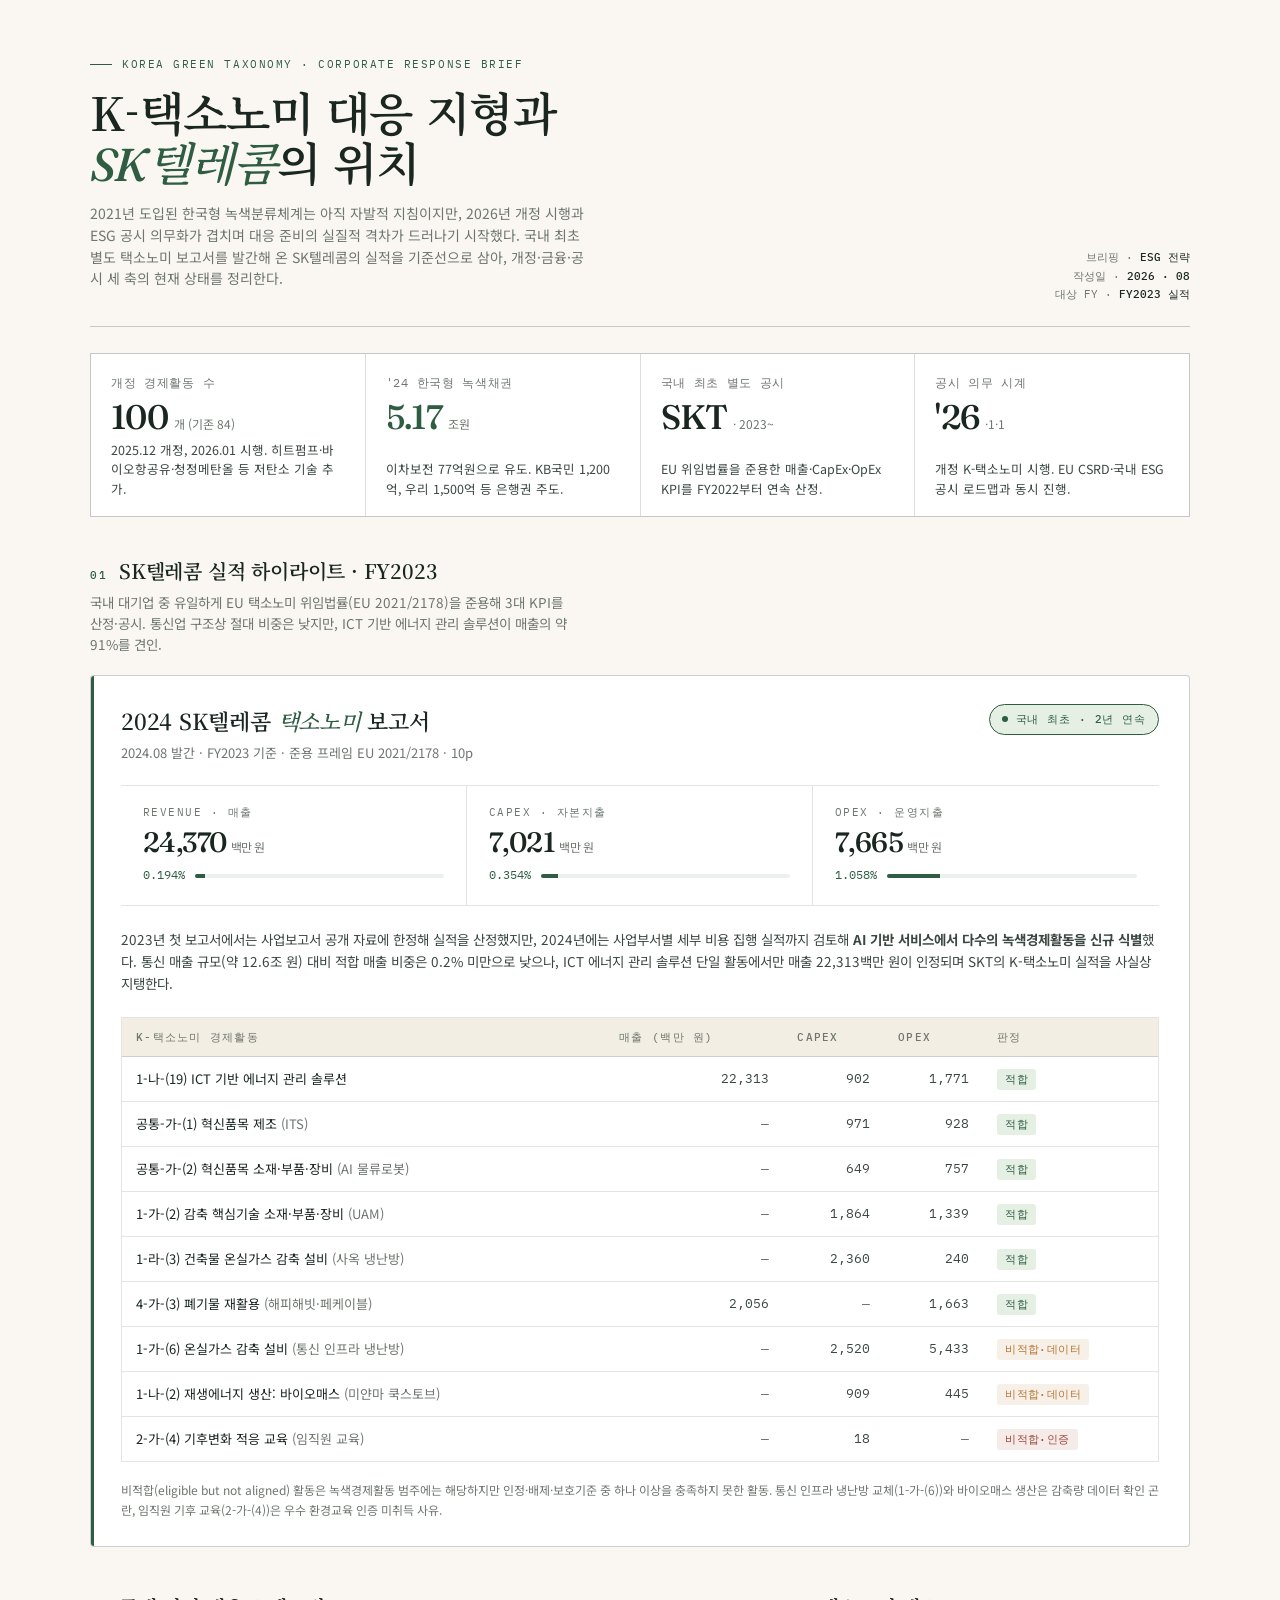
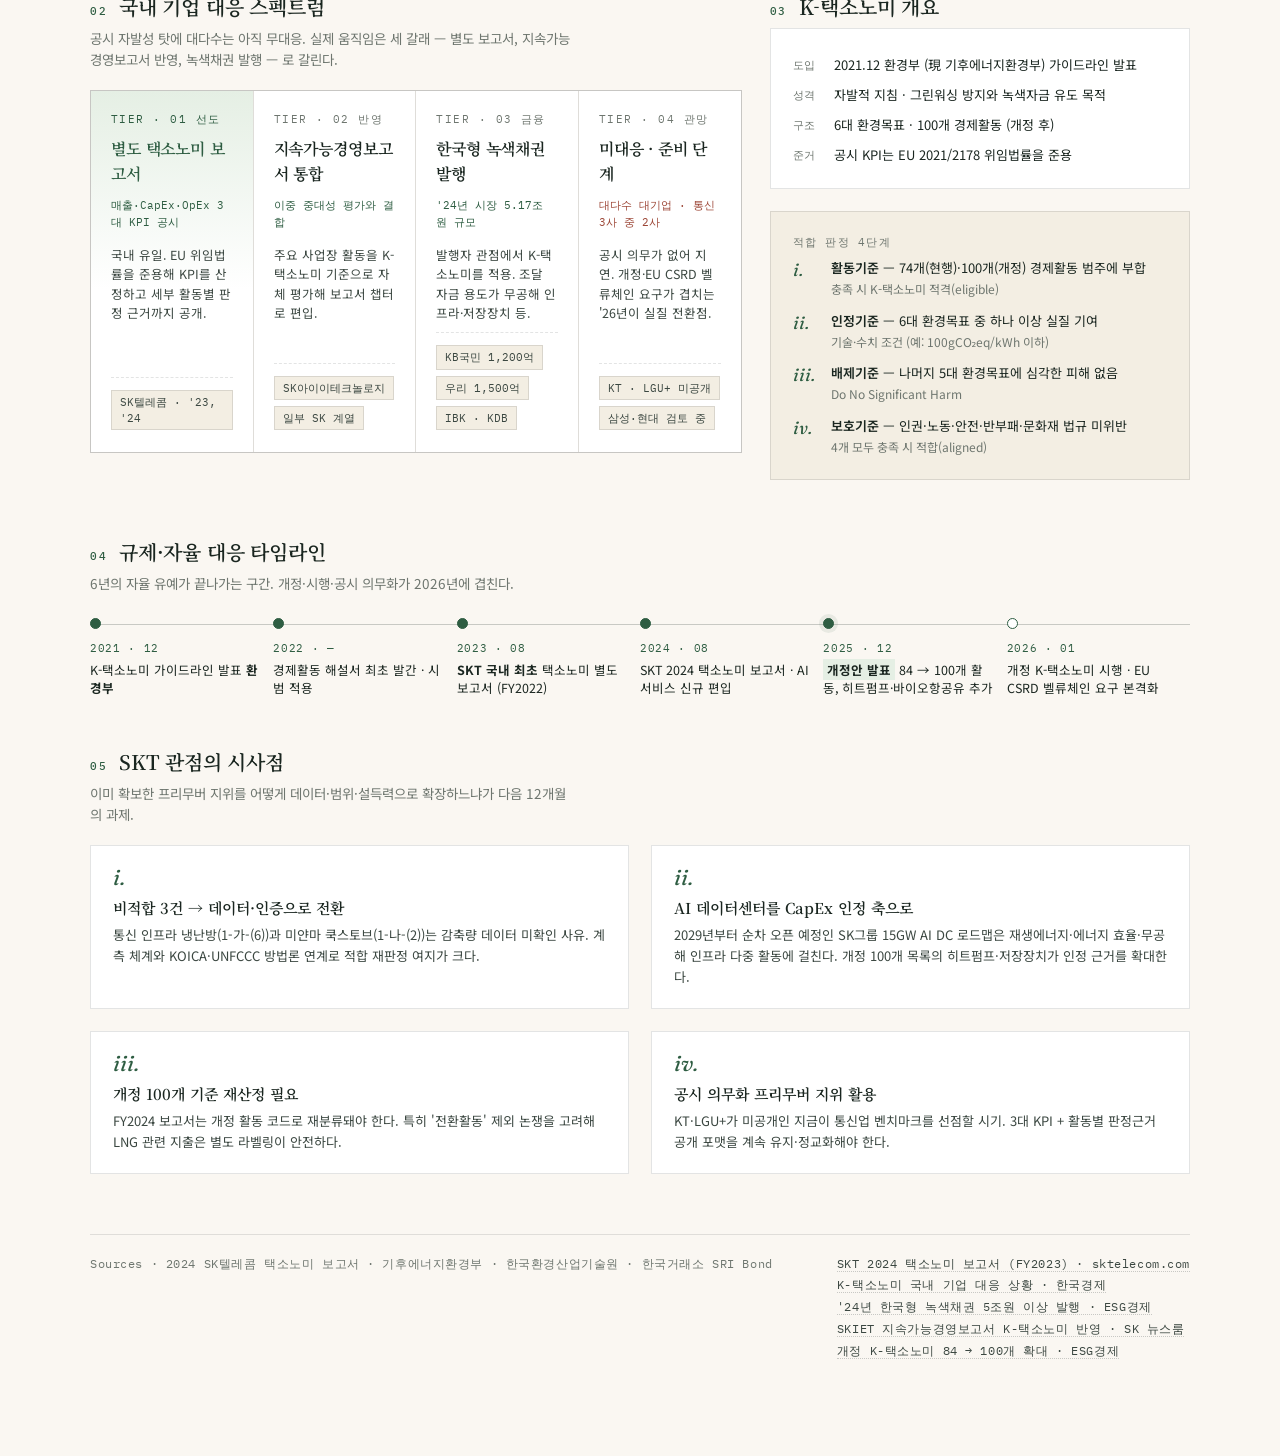
==== k-taxonomy.html @ 75a977ea "add: 두 편의 한 장짜리 대시보드 + Vercel 배포 설정 - index.html: 두 대시보드로 진입하는 랜딩 - k-taxonomy.html: K-택소노미 대응 지형과 S" ====
<!DOCTYPE html><html lang="ko"><head><meta charset="utf-8"><meta name="viewport" content="width=device-width,initial-scale=1"><title>K-택소노미 대응 현황</title>
<link rel="preconnect" href="https://fonts.googleapis.com">
<link rel="preconnect" href="https://fonts.gstatic.com" crossorigin>
<link rel="stylesheet" href="https://fonts.googleapis.com/css2?family=Fraunces:opsz,wght@9..144,400;9..144,500;9..144,600&family=IBM+Plex+Mono:wght@400;500&family=Noto+Sans+KR:wght@400;500;700&family=Noto+Serif+KR:wght@500;600;700&display=swap">
<style>
  :root {
    --ground: #FAF7F2;
    --panel: #FFFFFF;
    --panel-warm: #F3EEE3;
    --ink: #1A2620;
    --ink-2: #3B4741;
    --muted: #6E766F;
    --line: rgba(26, 38, 32, 0.12);
    --line-strong: rgba(26, 38, 32, 0.22);
    --accent: #2E5D42;
    --accent-2: #4E7F5C;
    --accent-soft: rgba(46, 93, 66, 0.09);
    --accent-tint: #E5EFE4;
    --amber: #B47630;
    --amber-soft: rgba(180, 118, 48, 0.11);
    --rust: #9C4636;
    --rust-soft: rgba(156, 70, 54, 0.10);
    --serif-kr: "Noto Serif KR", "Fraunces", ui-serif, Georgia, serif;
    --serif-en: "Fraunces", "Noto Serif KR", ui-serif, Georgia, serif;
    --sans: "Noto Sans KR", "Inter", system-ui, -apple-system, sans-serif;
    --mono: "IBM Plex Mono", "SF Mono", ui-monospace, monospace;
  }
  @media (prefers-color-scheme: dark) {
    :root:not([data-theme="light"]) {
      --ground: #131715;
      --panel: #1B211D;
      --panel-warm: #232925;
      --ink: #ECE9E0;
      --ink-2: #C4C6BE;
      --muted: #8B9188;
      --line: rgba(236, 233, 224, 0.13);
      --line-strong: rgba(236, 233, 224, 0.24);
      --accent: #7CB08C;
      --accent-2: #A5CBAF;
      --accent-soft: rgba(124, 176, 140, 0.13);
      --accent-tint: #22322A;
      --amber: #D69B58;
      --amber-soft: rgba(214, 155, 88, 0.14);
      --rust: #C87866;
      --rust-soft: rgba(200, 120, 102, 0.14);
    }
  }
  :root[data-theme="dark"] {
    --ground: #131715;
    --panel: #1B211D;
    --panel-warm: #232925;
    --ink: #ECE9E0;
    --ink-2: #C4C6BE;
    --muted: #8B9188;
    --line: rgba(236, 233, 224, 0.13);
    --line-strong: rgba(236, 233, 224, 0.24);
    --accent: #7CB08C;
    --accent-2: #A5CBAF;
    --accent-soft: rgba(124, 176, 140, 0.13);
    --accent-tint: #22322A;
    --amber: #D69B58;
    --amber-soft: rgba(214, 155, 88, 0.14);
    --rust: #C87866;
    --rust-soft: rgba(200, 120, 102, 0.14);
  }

  * { box-sizing: border-box; }
  body {
    margin: 0;
    background: var(--ground);
    color: var(--ink);
    font-family: var(--sans);
    font-size: 14.5px;
    line-height: 1.55;
    -webkit-font-smoothing: antialiased;
    font-variant-numeric: tabular-nums;
  }

  .page {
    max-width: 1180px;
    margin: 0 auto;
    padding: 48px 40px 96px;
  }

  /* -------- Masthead -------- */
  .masthead {
    display: grid;
    grid-template-columns: 1fr auto;
    align-items: end;
    gap: 24px;
    padding-bottom: 22px;
    border-bottom: 1px solid var(--line-strong);
  }
  .eyebrow {
    font-family: var(--mono);
    font-size: 11px;
    letter-spacing: 0.14em;
    text-transform: uppercase;
    color: var(--accent);
    display: inline-flex;
    align-items: center;
    gap: 10px;
    margin-bottom: 14px;
  }
  .eyebrow::before {
    content: "";
    width: 22px;
    height: 1px;
    background: var(--accent);
  }
  h1 {
    font-family: var(--serif-kr);
    font-weight: 600;
    font-size: clamp(34px, 4.4vw, 46px);
    line-height: 1.08;
    letter-spacing: -0.015em;
    margin: 0 0 10px;
    text-wrap: balance;
  }
  h1 em {
    font-family: var(--serif-en);
    font-style: italic;
    font-weight: 500;
    color: var(--accent);
  }
  .sub {
    color: var(--muted);
    max-width: 62ch;
    font-size: 14px;
  }
  .stamp {
    font-family: var(--mono);
    font-size: 11px;
    color: var(--muted);
    text-align: right;
    line-height: 1.7;
    white-space: nowrap;
  }
  .stamp b { color: var(--ink); font-weight: 500; }

  /* -------- Summary strip -------- */
  .strip {
    margin: 26px 0 38px;
    display: grid;
    grid-template-columns: repeat(4, 1fr);
    gap: 1px;
    background: var(--line);
    border: 1px solid var(--line);
  }
  .kpi {
    background: var(--panel);
    padding: 20px 20px 18px;
    display: flex;
    flex-direction: column;
    gap: 6px;
    min-height: 118px;
  }
  .kpi .lbl {
    font-size: 11.5px;
    letter-spacing: 0.06em;
    color: var(--muted);
    text-transform: uppercase;
    font-family: var(--mono);
  }
  .kpi .val {
    font-family: var(--serif-en);
    font-weight: 500;
    font-size: 34px;
    line-height: 1;
    letter-spacing: -0.02em;
    color: var(--ink);
    margin-top: 2px;
  }
  .kpi .val small {
    font-family: var(--sans);
    font-size: 12px;
    color: var(--muted);
    font-weight: 400;
    margin-left: 6px;
    letter-spacing: 0;
  }
  .kpi .note {
    font-size: 12.5px;
    color: var(--ink-2);
    margin-top: auto;
  }
  .kpi.accent .val { color: var(--accent); }

  /* -------- Grid -------- */
  .grid {
    display: grid;
    grid-template-columns: 1.55fr 1fr;
    gap: 28px;
    margin-bottom: 34px;
  }
  section h2 {
    font-family: var(--serif-kr);
    font-weight: 600;
    font-size: 20px;
    letter-spacing: -0.01em;
    margin: 0 0 6px;
    display: flex;
    align-items: baseline;
    gap: 12px;
  }
  section h2 .num {
    font-family: var(--mono);
    font-size: 11px;
    letter-spacing: 0.14em;
    color: var(--accent);
    font-weight: 500;
  }
  section h2 + .lede {
    color: var(--muted);
    margin: 0 0 20px;
    font-size: 13.5px;
    max-width: 60ch;
  }

  /* -------- Featured SKT card -------- */
  .featured {
    background: var(--panel);
    border: 1px solid var(--line-strong);
    border-radius: 4px;
    padding: 28px 30px 26px;
    position: relative;
    overflow: hidden;
  }
  .featured::before {
    content: "";
    position: absolute;
    top: 0; left: 0; bottom: 0;
    width: 3px;
    background: var(--accent);
  }
  .featured-head {
    display: flex;
    justify-content: space-between;
    align-items: flex-start;
    gap: 20px;
    margin-bottom: 22px;
  }
  .featured-title {
    font-family: var(--serif-kr);
    font-size: 22px;
    font-weight: 600;
    margin: 0 0 4px;
    letter-spacing: -0.01em;
  }
  .featured-title em {
    font-family: var(--serif-en);
    font-style: italic;
    color: var(--accent);
    font-weight: 500;
  }
  .featured-sub { font-size: 13px; color: var(--muted); }

  .status-pill {
    display: inline-flex;
    align-items: center;
    gap: 8px;
    padding: 6px 12px;
    background: var(--accent-tint);
    color: var(--accent);
    border: 1px solid var(--accent);
    border-radius: 999px;
    font-size: 11px;
    font-weight: 500;
    font-family: var(--mono);
    letter-spacing: 0.08em;
    text-transform: uppercase;
    white-space: nowrap;
  }
  .status-pill .dot {
    width: 6px; height: 6px; border-radius: 50%;
    background: var(--accent);
  }

  .kpi-row {
    display: grid;
    grid-template-columns: repeat(3, 1fr);
    gap: 0;
    border-top: 1px solid var(--line);
    border-bottom: 1px solid var(--line);
  }
  .kpi-cell {
    padding: 18px 22px 20px;
    border-right: 1px solid var(--line);
  }
  .kpi-cell:last-child { border-right: 0; }
  .kpi-cell .k-label {
    font-family: var(--mono);
    font-size: 10.5px;
    letter-spacing: 0.14em;
    text-transform: uppercase;
    color: var(--muted);
    margin-bottom: 8px;
  }
  .kpi-cell .k-amount {
    font-family: var(--serif-en);
    font-weight: 500;
    font-size: 28px;
    letter-spacing: -0.02em;
    line-height: 1;
    color: var(--ink);
  }
  .kpi-cell .k-amount .unit {
    font-family: var(--sans);
    font-size: 12px;
    color: var(--muted);
    font-weight: 400;
    margin-left: 4px;
  }
  .kpi-cell .k-ratio {
    display: flex;
    align-items: center;
    gap: 10px;
    margin-top: 10px;
    font-family: var(--mono);
    font-size: 12px;
    color: var(--accent);
  }
  .bar {
    flex: 1;
    height: 4px;
    background: var(--accent-soft);
    border-radius: 2px;
    position: relative;
    overflow: hidden;
  }
  .bar > i {
    position: absolute;
    inset: 0 auto 0 0;
    background: var(--accent);
    display: block;
  }

  .featured-body {
    margin-top: 22px;
    display: grid;
    grid-template-columns: 1fr;
    gap: 18px;
  }
  .featured-body p {
    margin: 0;
    color: var(--ink-2);
    font-size: 13.5px;
    line-height: 1.65;
  }

  /* -------- Activity breakdown table -------- */
  .table-wrap {
    overflow-x: auto;
    margin-top: 4px;
    border: 1px solid var(--line);
  }
  table.act {
    width: 100%;
    border-collapse: collapse;
    font-size: 13px;
    background: var(--panel);
  }
  table.act th, table.act td {
    padding: 11px 14px;
    text-align: left;
    border-bottom: 1px solid var(--line);
  }
  table.act thead th {
    font-family: var(--mono);
    font-size: 10.5px;
    letter-spacing: 0.12em;
    text-transform: uppercase;
    color: var(--muted);
    font-weight: 500;
    background: var(--panel-warm);
    border-bottom: 1px solid var(--line-strong);
  }
  table.act tbody tr:last-child td { border-bottom: 0; }
  table.act td.num {
    font-family: var(--mono);
    text-align: right;
    color: var(--ink-2);
  }
  table.act td.num.zero { color: var(--muted); }
  table.act .tag {
    display: inline-block;
    padding: 2px 8px;
    border-radius: 3px;
    font-size: 11px;
    font-family: var(--mono);
    letter-spacing: 0.04em;
    font-weight: 500;
  }
  .tag.fit  { background: var(--accent-tint); color: var(--accent); }
  .tag.warn { background: var(--amber-soft); color: var(--amber); }
  .tag.gap  { background: var(--rust-soft);  color: var(--rust); }

  /* -------- Right column: overview -------- */
  .aside .box {
    background: var(--panel);
    border: 1px solid var(--line);
    padding: 22px 22px;
    margin-bottom: 22px;
  }
  .aside .box.dark {
    background: var(--panel-warm);
  }
  .def-list {
    display: grid;
    grid-template-columns: max-content 1fr;
    gap: 10px 18px;
    font-size: 13px;
    margin: 4px 0 0;
  }
  .def-list dt {
    font-family: var(--mono);
    font-size: 11px;
    letter-spacing: 0.08em;
    color: var(--muted);
    text-transform: uppercase;
    padding-top: 2px;
  }
  .def-list dd {
    margin: 0;
    color: var(--ink);
  }
  .criteria {
    list-style: none;
    padding: 0;
    margin: 6px 0 0;
    display: grid;
    gap: 12px;
  }
  .criteria li {
    display: grid;
    grid-template-columns: 26px 1fr;
    gap: 12px;
    font-size: 13px;
  }
  .criteria .n {
    font-family: var(--serif-en);
    font-style: italic;
    color: var(--accent);
    font-size: 18px;
    line-height: 1.1;
  }
  .criteria b {
    font-weight: 600;
    color: var(--ink);
  }
  .criteria span {
    display: block;
    color: var(--muted);
    font-size: 12px;
    margin-top: 2px;
  }

  /* -------- Spectrum -------- */
  .spectrum {
    display: grid;
    grid-template-columns: repeat(4, 1fr);
    gap: 1px;
    background: var(--line);
    border: 1px solid var(--line);
  }
  .lane {
    background: var(--panel);
    padding: 20px 20px 22px;
    display: flex;
    flex-direction: column;
    gap: 10px;
    min-height: 240px;
  }
  .lane .step {
    font-family: var(--mono);
    font-size: 10.5px;
    letter-spacing: 0.14em;
    color: var(--muted);
    text-transform: uppercase;
  }
  .lane h3 {
    font-family: var(--serif-kr);
    font-size: 16px;
    font-weight: 600;
    margin: 0;
    letter-spacing: -0.01em;
  }
  .lane .meta {
    font-family: var(--mono);
    font-size: 11px;
    color: var(--accent);
  }
  .lane p {
    color: var(--ink-2);
    font-size: 12.5px;
    line-height: 1.55;
    margin: 4px 0 0;
  }
  .lane .co {
    margin-top: auto;
    padding-top: 12px;
    border-top: 1px dashed var(--line);
    display: flex;
    flex-wrap: wrap;
    gap: 6px;
  }
  .co .chip {
    font-family: var(--mono);
    font-size: 10.5px;
    color: var(--ink-2);
    padding: 3px 8px;
    background: var(--panel-warm);
    border: 1px solid var(--line);
  }
  .lane.lead .step,
  .lane.lead h3,
  .lane.lead .meta { color: var(--accent); }
  .lane.lead { background: linear-gradient(180deg, var(--accent-tint), var(--panel) 55%); }
  .lane.gap .meta { color: var(--rust); }

  /* -------- Timeline -------- */
  .timeline {
    display: grid;
    grid-template-columns: repeat(6, 1fr);
    gap: 0;
    margin-top: 12px;
    position: relative;
    padding-top: 26px;
  }
  .timeline::before {
    content: "";
    position: absolute;
    top: 10px;
    left: 0; right: 0;
    height: 1px;
    background: var(--line-strong);
  }
  .tl-node {
    position: relative;
    padding: 0 12px 4px 0;
  }
  .tl-node::before {
    content: "";
    position: absolute;
    top: -22px;
    left: 0;
    width: 9px; height: 9px;
    border-radius: 50%;
    background: var(--panel);
    border: 1.5px solid var(--accent);
  }
  .tl-node.done::before { background: var(--accent); }
  .tl-node.now::before {
    background: var(--accent);
    box-shadow: 0 0 0 4px var(--accent-soft);
  }
  .tl-node .date {
    font-family: var(--mono);
    font-size: 11px;
    color: var(--accent);
    letter-spacing: 0.06em;
    margin-bottom: 4px;
  }
  .tl-node .ev {
    font-size: 12.5px;
    color: var(--ink);
    line-height: 1.5;
  }
  .tl-node.now .ev b {
    background: var(--accent-tint);
    padding: 1px 4px;
    box-shadow: inset 0 -6px 0 var(--accent-tint);
  }

  /* -------- Implications -------- */
  .implications {
    display: grid;
    grid-template-columns: repeat(2, 1fr);
    gap: 22px;
    margin-top: 18px;
  }
  .imp {
    padding: 20px 22px;
    border: 1px solid var(--line);
    background: var(--panel);
    position: relative;
  }
  .imp .idx {
    font-family: var(--serif-en);
    font-style: italic;
    color: var(--accent);
    font-size: 22px;
    line-height: 1;
    margin-bottom: 8px;
  }
  .imp h4 {
    margin: 0 0 6px;
    font-family: var(--serif-kr);
    font-weight: 600;
    font-size: 15px;
  }
  .imp p {
    margin: 0;
    color: var(--ink-2);
    font-size: 13px;
    line-height: 1.6;
  }

  /* -------- Footer -------- */
  .foot {
    margin-top: 60px;
    padding-top: 20px;
    border-top: 1px solid var(--line);
    display: flex;
    justify-content: space-between;
    gap: 24px;
    flex-wrap: wrap;
    font-size: 11.5px;
    color: var(--muted);
    font-family: var(--mono);
    letter-spacing: 0.05em;
  }
  .foot ul { list-style: none; padding: 0; margin: 0; display: grid; gap: 4px; max-width: 620px; }
  .foot a { color: var(--ink-2); text-decoration: none; border-bottom: 1px dotted var(--line-strong); }

  /* Section spacing */
  section { margin-bottom: 44px; }
  section:last-of-type { margin-bottom: 0; }

  @media (max-width: 900px) {
    .page { padding: 32px 22px 72px; }
    .strip, .spectrum { grid-template-columns: repeat(2, 1fr); }
    .grid { grid-template-columns: 1fr; }
    .kpi-row { grid-template-columns: 1fr; }
    .kpi-cell { border-right: 0; border-bottom: 1px solid var(--line); }
    .kpi-cell:last-child { border-bottom: 0; }
    .timeline { grid-template-columns: 1fr 1fr; }
    .timeline::before { display: none; }
    .tl-node { padding: 0; border-left: 1.5px solid var(--accent); padding-left: 14px; margin-bottom: 14px; }
    .tl-node::before { top: 0; left: -6px; }
    .implications { grid-template-columns: 1fr; }
    .masthead { grid-template-columns: 1fr; }
    .stamp { text-align: left; white-space: normal; }
  }
</style></head><body><div class="page">

  <!-- MASTHEAD -->
  <header class="masthead">
    <div>
      <div class="eyebrow">Korea Green Taxonomy · Corporate Response Brief</div>
      <h1>K-택소노미 대응 지형과<br><em>SK텔레콤</em>의 위치</h1>
      <p class="sub">2021년 도입된 한국형 녹색분류체계는 아직 자발적 지침이지만, 2026년 개정 시행과 ESG 공시 의무화가 겹치며 대응 준비의 실질적 격차가 드러나기 시작했다. 국내 최초 별도 택소노미 보고서를 발간해 온 SK텔레콤의 실적을 기준선으로 삼아, 개정·금융·공시 세 축의 현재 상태를 정리한다.</p>
    </div>
    <div class="stamp">
      브리핑 · <b>ESG 전략</b><br>
      작성일 · <b>2026 · 08</b><br>
      대상 FY · <b>FY2023 실적</b>
    </div>
  </header>

  <!-- SUMMARY STRIP -->
  <div class="strip" role="group" aria-label="핵심 지표">
    <div class="kpi">
      <div class="lbl">개정 경제활동 수</div>
      <div class="val">100<small>개 (기존 84)</small></div>
      <div class="note">2025.12 개정, 2026.01 시행. 히트펌프·바이오항공유·청정메탄올 등 저탄소 기술 추가.</div>
    </div>
    <div class="kpi accent">
      <div class="lbl">'24 한국형 녹색채권</div>
      <div class="val">5.17<small>조원</small></div>
      <div class="note">이차보전 77억원으로 유도. KB국민 1,200억, 우리 1,500억 등 은행권 주도.</div>
    </div>
    <div class="kpi">
      <div class="lbl">국내 최초 별도 공시</div>
      <div class="val">SKT<small>· 2023~</small></div>
      <div class="note">EU 위임법률을 준용한 매출·CapEx·OpEx KPI를 FY2022부터 연속 산정.</div>
    </div>
    <div class="kpi">
      <div class="lbl">공시 의무 시계</div>
      <div class="val">'26<small>·1·1</small></div>
      <div class="note">개정 K-택소노미 시행. EU CSRD·국내 ESG 공시 로드맵과 동시 진행.</div>
    </div>
  </div>

  <!-- FEATURED: SKT -->
  <section>
    <h2><span class="num">01</span> SK텔레콤 실적 하이라이트 · FY2023</h2>
    <p class="lede">국내 대기업 중 유일하게 EU 택소노미 위임법률(EU 2021/2178)을 준용해 3대 KPI를 산정·공시. 통신업 구조상 절대 비중은 낮지만, ICT 기반 에너지 관리 솔루션이 매출의 약 91%를 견인.</p>

    <div class="featured">
      <div class="featured-head">
        <div>
          <h3 class="featured-title">2024 SK텔레콤 <em>택소노미</em> 보고서</h3>
          <div class="featured-sub">2024.08 발간 · FY2023 기준 · 준용 프레임 EU 2021/2178 · 10p</div>
        </div>
        <span class="status-pill"><span class="dot"></span>국내 최초 · 2년 연속</span>
      </div>

      <div class="kpi-row">
        <div class="kpi-cell">
          <div class="k-label">Revenue · 매출</div>
          <div class="k-amount">24,370<span class="unit">백만 원</span></div>
          <div class="k-ratio">
            <span>0.194%</span>
            <span class="bar"><i style="width: 4%"></i></span>
          </div>
        </div>
        <div class="kpi-cell">
          <div class="k-label">CapEx · 자본지출</div>
          <div class="k-amount">7,021<span class="unit">백만 원</span></div>
          <div class="k-ratio">
            <span>0.354%</span>
            <span class="bar"><i style="width: 7%"></i></span>
          </div>
        </div>
        <div class="kpi-cell">
          <div class="k-label">OpEx · 운영지출</div>
          <div class="k-amount">7,665<span class="unit">백만 원</span></div>
          <div class="k-ratio">
            <span>1.058%</span>
            <span class="bar"><i style="width: 21%"></i></span>
          </div>
        </div>
      </div>

      <div class="featured-body">
        <p>2023년 첫 보고서에서는 사업보고서 공개 자료에 한정해 실적을 산정했지만, 2024년에는 사업부서별 세부 비용 집행 실적까지 검토해 <b>AI 기반 서비스에서 다수의 녹색경제활동을 신규 식별</b>했다. 통신 매출 규모(약 12.6조 원) 대비 적합 매출 비중은 0.2% 미만으로 낮으나, ICT 에너지 관리 솔루션 단일 활동에서만 매출 22,313백만 원이 인정되며 SKT의 K-택소노미 실적을 사실상 지탱한다.</p>

        <div class="table-wrap">
          <table class="act">
            <thead>
              <tr>
                <th>K-택소노미 경제활동</th>
                <th>매출 (백만 원)</th>
                <th>CapEx</th>
                <th>OpEx</th>
                <th>판정</th>
              </tr>
            </thead>
            <tbody>
              <tr>
                <td>1-나-(19) ICT 기반 에너지 관리 솔루션</td>
                <td class="num">22,313</td>
                <td class="num">902</td>
                <td class="num">1,771</td>
                <td><span class="tag fit">적합</span></td>
              </tr>
              <tr>
                <td>공통-가-(1) 혁신품목 제조 <span style="color:var(--muted)">(ITS)</span></td>
                <td class="num zero">—</td>
                <td class="num">971</td>
                <td class="num">928</td>
                <td><span class="tag fit">적합</span></td>
              </tr>
              <tr>
                <td>공통-가-(2) 혁신품목 소재·부품·장비 <span style="color:var(--muted)">(AI 물류로봇)</span></td>
                <td class="num zero">—</td>
                <td class="num">649</td>
                <td class="num">757</td>
                <td><span class="tag fit">적합</span></td>
              </tr>
              <tr>
                <td>1-가-(2) 감축 핵심기술 소재·부품·장비 <span style="color:var(--muted)">(UAM)</span></td>
                <td class="num zero">—</td>
                <td class="num">1,864</td>
                <td class="num">1,339</td>
                <td><span class="tag fit">적합</span></td>
              </tr>
              <tr>
                <td>1-라-(3) 건축물 온실가스 감축 설비 <span style="color:var(--muted)">(사옥 냉난방)</span></td>
                <td class="num zero">—</td>
                <td class="num">2,360</td>
                <td class="num">240</td>
                <td><span class="tag fit">적합</span></td>
              </tr>
              <tr>
                <td>4-가-(3) 폐기물 재활용 <span style="color:var(--muted)">(해피해빗·페케이블)</span></td>
                <td class="num">2,056</td>
                <td class="num zero">—</td>
                <td class="num">1,663</td>
                <td><span class="tag fit">적합</span></td>
              </tr>
              <tr>
                <td>1-가-(6) 온실가스 감축 설비 <span style="color:var(--muted)">(통신 인프라 냉난방)</span></td>
                <td class="num zero">—</td>
                <td class="num">2,520</td>
                <td class="num">5,433</td>
                <td><span class="tag warn">비적합·데이터</span></td>
              </tr>
              <tr>
                <td>1-나-(2) 재생에너지 생산: 바이오매스 <span style="color:var(--muted)">(미얀마 쿡스토브)</span></td>
                <td class="num zero">—</td>
                <td class="num">909</td>
                <td class="num">445</td>
                <td><span class="tag warn">비적합·데이터</span></td>
              </tr>
              <tr>
                <td>2-가-(4) 기후변화 적응 교육 <span style="color:var(--muted)">(임직원 교육)</span></td>
                <td class="num zero">—</td>
                <td class="num">18</td>
                <td class="num zero">—</td>
                <td><span class="tag gap">비적합·인증</span></td>
              </tr>
            </tbody>
          </table>
        </div>

        <p style="color:var(--muted); font-size:12px;">비적합(eligible but not aligned) 활동은 녹색경제활동 범주에는 해당하지만 인정·배제·보호기준 중 하나 이상을 충족하지 못한 활동. 통신 인프라 냉난방 교체(1-가-(6))와 바이오매스 생산은 감축량 데이터 확인 곤란, 임직원 기후 교육(2-가-(4))은 우수 환경교육 인증 미취득 사유.</p>
      </div>
    </div>
  </section>

  <!-- OVERVIEW + PROCESS (2-col) -->
  <div class="grid">
    <section>
      <h2><span class="num">02</span> 국내 기업 대응 스펙트럼</h2>
      <p class="lede">공시 자발성 탓에 대다수는 아직 무대응. 실제 움직임은 세 갈래 — 별도 보고서, 지속가능경영보고서 반영, 녹색채권 발행 — 로 갈린다.</p>

      <div class="spectrum">
        <div class="lane lead">
          <div class="step">Tier · 01 선도</div>
          <h3>별도 택소노미 보고서</h3>
          <div class="meta">매출·CapEx·OpEx 3대 KPI 공시</div>
          <p>국내 유일. EU 위임법률을 준용해 KPI를 산정하고 세부 활동별 판정 근거까지 공개.</p>
          <div class="co">
            <span class="chip">SK텔레콤 · '23, '24</span>
          </div>
        </div>

        <div class="lane">
          <div class="step">Tier · 02 반영</div>
          <h3>지속가능경영보고서 통합</h3>
          <div class="meta">이중 중대성 평가와 결합</div>
          <p>주요 사업장 활동을 K-택소노미 기준으로 자체 평가해 보고서 챕터로 편입.</p>
          <div class="co">
            <span class="chip">SK아이이테크놀로지</span>
            <span class="chip">일부 SK 계열</span>
          </div>
        </div>

        <div class="lane">
          <div class="step">Tier · 03 금융</div>
          <h3>한국형 녹색채권 발행</h3>
          <div class="meta">'24년 시장 5.17조 원 규모</div>
          <p>발행자 관점에서 K-택소노미를 적용. 조달 자금 용도가 무공해 인프라·저장장치 등.</p>
          <div class="co">
            <span class="chip">KB국민 1,200억</span>
            <span class="chip">우리 1,500억</span>
            <span class="chip">IBK · KDB</span>
          </div>
        </div>

        <div class="lane gap">
          <div class="step">Tier · 04 관망</div>
          <h3>미대응 · 준비 단계</h3>
          <div class="meta">대다수 대기업 · 통신 3사 중 2사</div>
          <p>공시 의무가 없어 지연. 개정·EU CSRD 벨류체인 요구가 겹치는 '26년이 실질 전환점.</p>
          <div class="co">
            <span class="chip">KT · LGU+ 미공개</span>
            <span class="chip">삼성·현대 검토 중</span>
          </div>
        </div>
      </div>
    </section>

    <aside class="aside">
      <section>
        <h2><span class="num">03</span> K-택소노미 개요</h2>

        <div class="box">
          <dl class="def-list">
            <dt>도입</dt><dd>2021.12 환경부 (現 기후에너지환경부) 가이드라인 발표</dd>
            <dt>성격</dt><dd>자발적 지침 · 그린워싱 방지와 녹색자금 유도 목적</dd>
            <dt>구조</dt><dd>6대 환경목표 · 100개 경제활동 (개정 후)</dd>
            <dt>준거</dt><dd>공시 KPI는 EU 2021/2178 위임법률을 준용</dd>
          </dl>
        </div>

        <div class="box dark">
          <div style="font-family: var(--mono); font-size: 10.5px; letter-spacing:.12em; color: var(--muted); text-transform:uppercase; margin-bottom:8px;">적합 판정 4단계</div>
          <ol class="criteria">
            <li>
              <span class="n">i.</span>
              <div><b>활동기준</b> — 74개(현행)·100개(개정) 경제활동 범주에 부합
                <span>충족 시 K-택소노미 적격(eligible)</span></div>
            </li>
            <li>
              <span class="n">ii.</span>
              <div><b>인정기준</b> — 6대 환경목표 중 하나 이상 실질 기여
                <span>기술·수치 조건 (예: 100gCO₂eq/kWh 이하)</span></div>
            </li>
            <li>
              <span class="n">iii.</span>
              <div><b>배제기준</b> — 나머지 5대 환경목표에 심각한 피해 없음
                <span>Do No Significant Harm</span></div>
            </li>
            <li>
              <span class="n">iv.</span>
              <div><b>보호기준</b> — 인권·노동·안전·반부패·문화재 법규 미위반
                <span>4개 모두 충족 시 적합(aligned)</span></div>
            </li>
          </ol>
        </div>
      </section>
    </aside>
  </div>

  <!-- TIMELINE -->
  <section>
    <h2><span class="num">04</span> 규제·자율 대응 타임라인</h2>
    <p class="lede">6년의 자율 유예가 끝나가는 구간. 개정·시행·공시 의무화가 2026년에 겹친다.</p>
    <div class="timeline">
      <div class="tl-node done">
        <div class="date">2021 · 12</div>
        <div class="ev">K-택소노미 가이드라인 발표 <b>환경부</b></div>
      </div>
      <div class="tl-node done">
        <div class="date">2022 · —</div>
        <div class="ev">경제활동 해설서 최초 발간 · 시범 적용</div>
      </div>
      <div class="tl-node done">
        <div class="date">2023 · 08</div>
        <div class="ev"><b>SKT 국내 최초</b> 택소노미 별도 보고서 (FY2022)</div>
      </div>
      <div class="tl-node done">
        <div class="date">2024 · 08</div>
        <div class="ev">SKT 2024 택소노미 보고서 · AI 서비스 신규 편입</div>
      </div>
      <div class="tl-node now">
        <div class="date">2025 · 12</div>
        <div class="ev"><b>개정안 발표</b> 84 → 100개 활동, 히트펌프·바이오항공유 추가</div>
      </div>
      <div class="tl-node">
        <div class="date">2026 · 01</div>
        <div class="ev">개정 K-택소노미 시행 · EU CSRD 벨류체인 요구 본격화</div>
      </div>
    </div>
  </section>

  <!-- IMPLICATIONS -->
  <section>
    <h2><span class="num">05</span> SKT 관점의 시사점</h2>
    <p class="lede">이미 확보한 프리무버 지위를 어떻게 데이터·범위·설득력으로 확장하느냐가 다음 12개월의 과제.</p>

    <div class="implications">
      <div class="imp">
        <div class="idx">i.</div>
        <h4>비적합 3건 → 데이터·인증으로 전환</h4>
        <p>통신 인프라 냉난방(1-가-(6))과 미얀마 쿡스토브(1-나-(2))는 감축량 데이터 미확인 사유. 계측 체계와 KOICA·UNFCCC 방법론 연계로 적합 재판정 여지가 크다.</p>
      </div>
      <div class="imp">
        <div class="idx">ii.</div>
        <h4>AI 데이터센터를 CapEx 인정 축으로</h4>
        <p>2029년부터 순차 오픈 예정인 SK그룹 15GW AI DC 로드맵은 재생에너지·에너지 효율·무공해 인프라 다중 활동에 걸친다. 개정 100개 목록의 히트펌프·저장장치가 인정 근거를 확대한다.</p>
      </div>
      <div class="imp">
        <div class="idx">iii.</div>
        <h4>개정 100개 기준 재산정 필요</h4>
        <p>FY2024 보고서는 개정 활동 코드로 재분류돼야 한다. 특히 '전환활동' 제외 논쟁을 고려해 LNG 관련 지출은 별도 라벨링이 안전하다.</p>
      </div>
      <div class="imp">
        <div class="idx">iv.</div>
        <h4>공시 의무화 프리무버 지위 활용</h4>
        <p>KT·LGU+가 미공개인 지금이 통신업 벤치마크를 선점할 시기. 3대 KPI + 활동별 판정근거 공개 포맷을 계속 유지·정교화해야 한다.</p>
      </div>
    </div>
  </section>

  <!-- FOOTER SOURCES -->
  <footer class="foot">
    <div>Sources · 2024 SK텔레콤 택소노미 보고서 · 기후에너지환경부 · 한국환경산업기술원 · 한국거래소 SRI Bond</div>
    <ul>
      <li><a href="https://www.sktelecom.com/img/pds/persist_biz/2024/SKT_Taxonomy_Report_KR2023_240819.pdf">SKT 2024 택소노미 보고서 (FY2023) · sktelecom.com</a></li>
      <li><a href="https://www.hankyung.com/article/202503182843i">K-택소노미 국내 기업 대응 상황 · 한국경제</a></li>
      <li><a href="https://www.esgeconomy.com/news/articleView.html?idxno=9378">'24년 한국형 녹색채권 5조원 이상 발행 · ESG경제</a></li>
      <li><a href="https://skinnonews.com/archives/115691">SKIET 지속가능경영보고서 K-택소노미 반영 · SK 뉴스룸</a></li>
      <li><a href="https://www.esgeconomy.com/news/articleView.html?idxno=13972">개정 K-택소노미 84 → 100개 확대 · ESG경제</a></li>
    </ul>
  </footer>

</div>
</body></html>
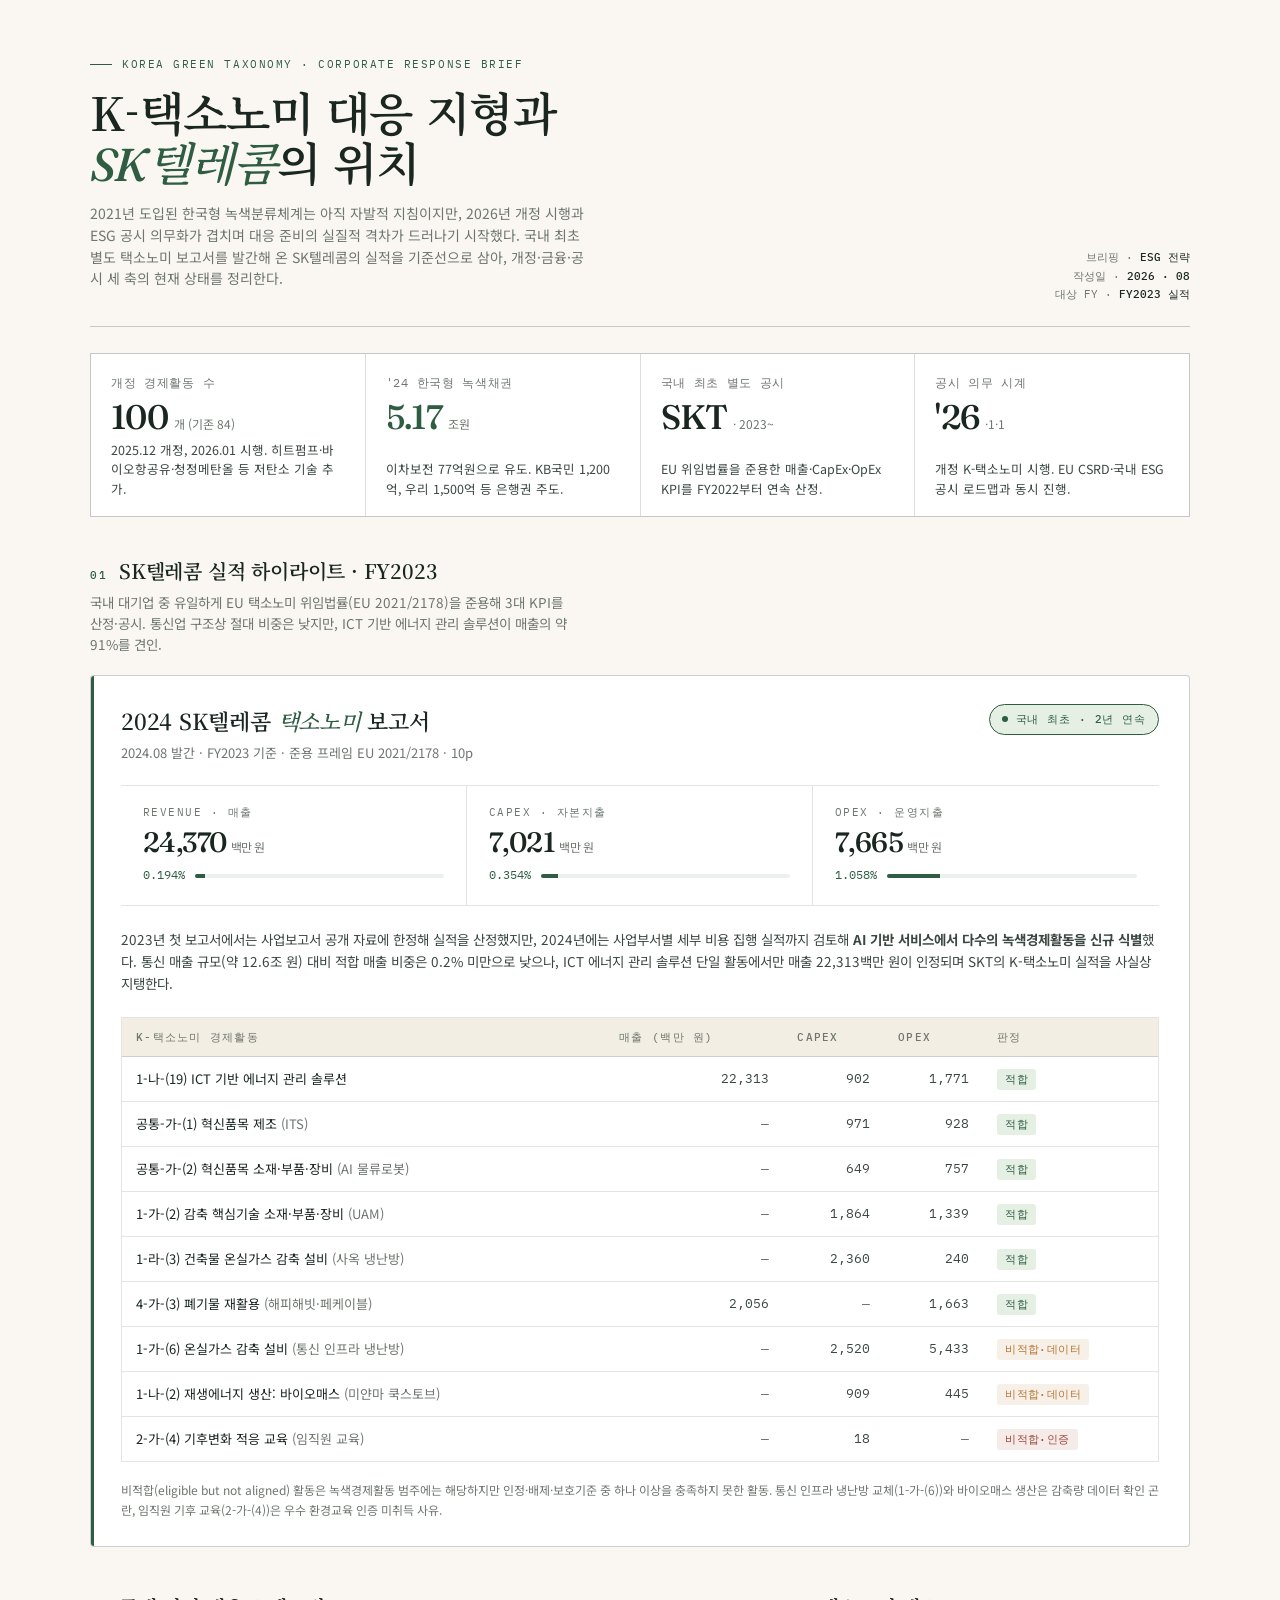
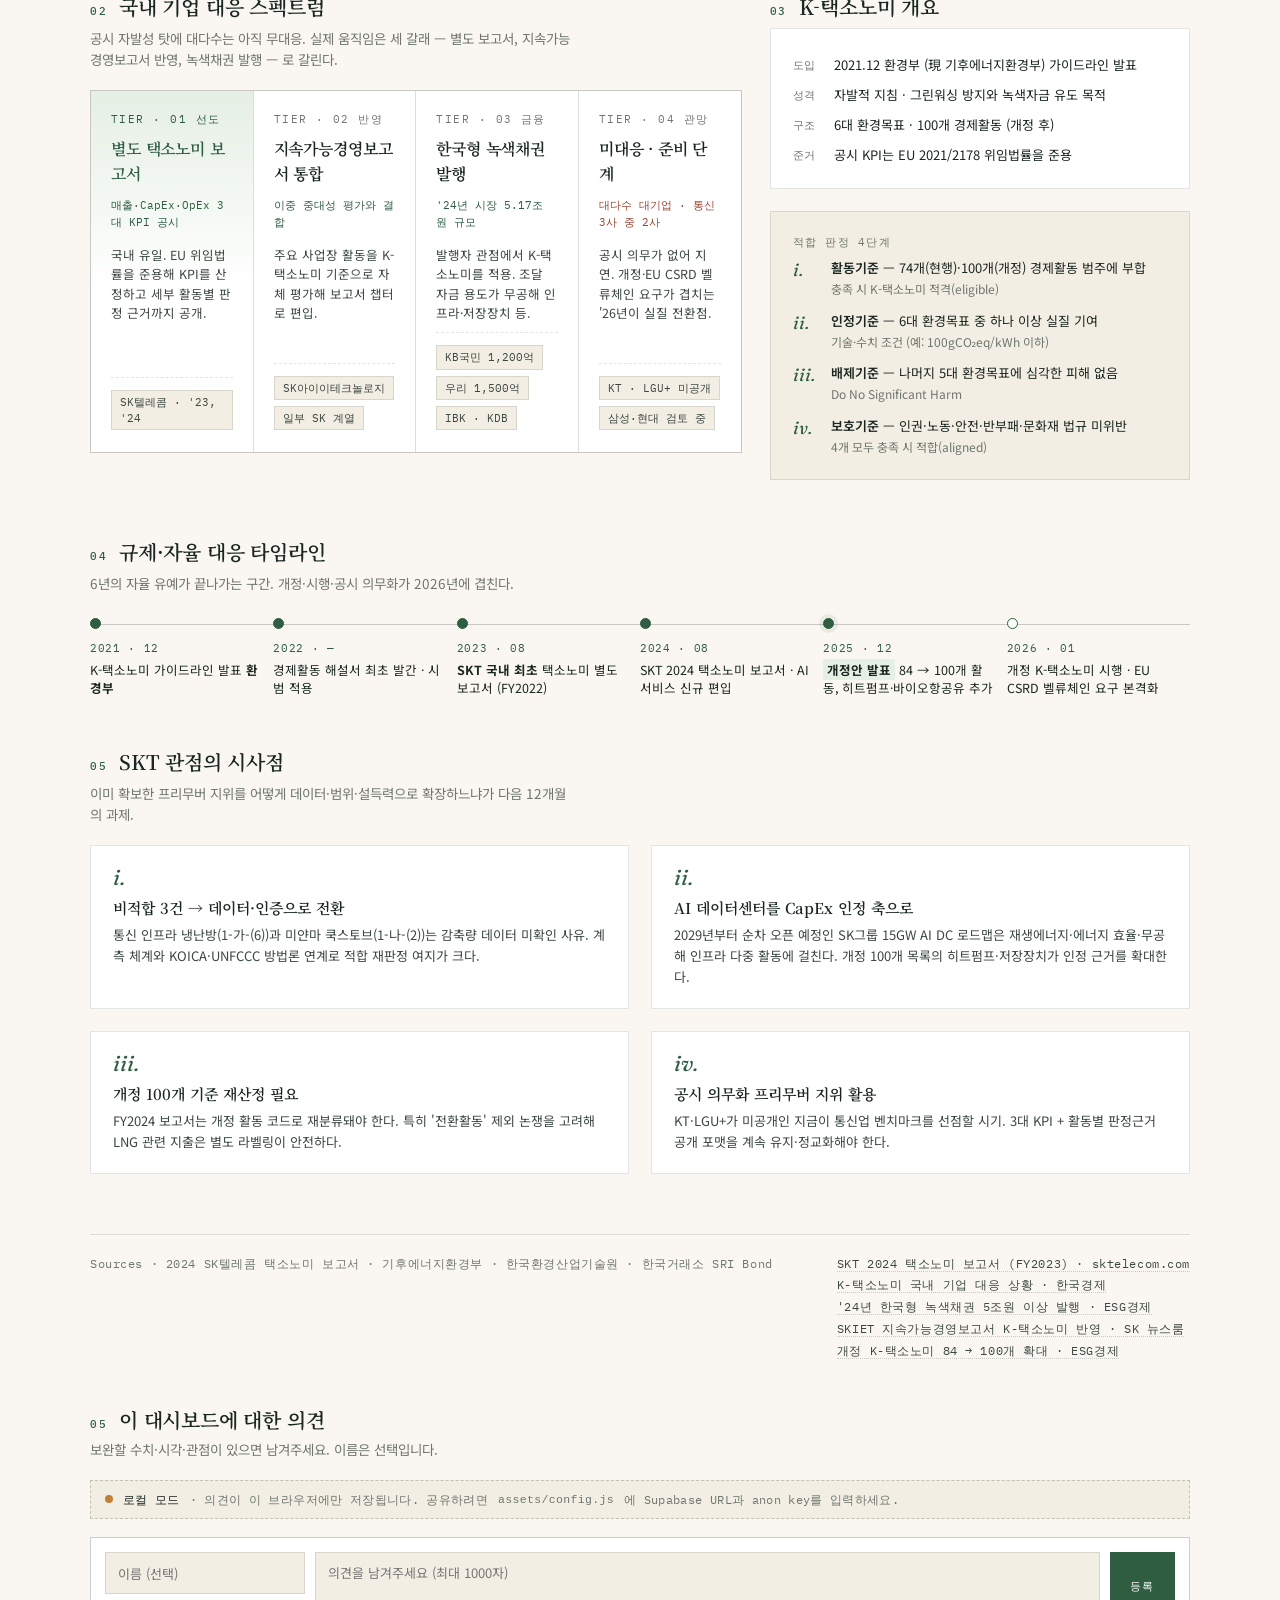
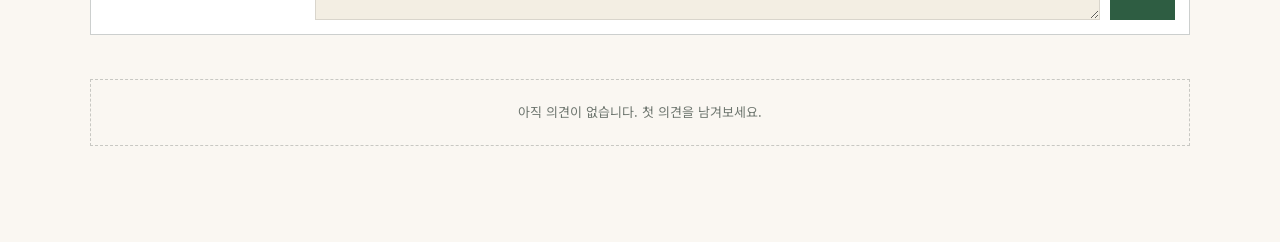
==== commit e71d6f68: "add: 페이지별 의견 코멘트 기능 (Supabase + localStorage 폴백) - supabase/schema.sql: comments 테이블 + RLS 정책 - asse" ====
--- a/k-taxonomy.html
+++ b/k-taxonomy.html
@@ -642,7 +642,9 @@
     .masthead { grid-template-columns: 1fr; }
     .stamp { text-align: left; white-space: normal; }
   }
-</style></head><body><div class="page">
+</style>
+<link rel="stylesheet" href="/assets/comments.css">
+</head><body><div class="page">
 
   <!-- MASTHEAD -->
   <header class="masthead">
@@ -978,5 +980,21 @@
     </ul>
   </footer>
 
+  <section class="cm" data-comments-mount data-page-id="k-taxonomy">
+    <h2><span class="num">05</span> 이 대시보드에 대한 의견</h2>
+    <p class="lede">보완할 수치·시각·관점이 있으면 남겨주세요. 이름은 선택입니다.</p>
+    <div class="cm-banner"><span class="dot"></span><b>모드 확인 중…</b></div>
+    <form class="cm-form" autocomplete="off">
+      <input type="text" name="author" placeholder="이름 (선택)" maxlength="40">
+      <textarea name="body" placeholder="의견을 남겨주세요 (최대 1000자)" maxlength="1000" required></textarea>
+      <button type="submit">등록</button>
+    </form>
+    <p class="cm-status" role="status" aria-live="polite"></p>
+    <ul class="cm-list"></ul>
+  </section>
+  <script src="/assets/config.js"></script>
+  <script src="/assets/comments.js" defer></script>
+
+
 </div>
 </body></html>
--- a/assets/comments.css
+++ b/assets/comments.css
@@ -0,0 +1,157 @@
+/* comments.css — 두 대시보드 팔레트(CSS 변수)를 그대로 상속해 붙는다 */
+.cm {
+  margin: 44px 0 12px;
+}
+.cm h2 {
+  font-family: var(--serif-kr);
+  font-weight: 600;
+  font-size: 20px;
+  letter-spacing: -0.01em;
+  margin: 0 0 4px;
+  display: flex;
+  align-items: baseline;
+  gap: 12px;
+}
+.cm h2 .num {
+  font-family: var(--mono);
+  font-size: 11px;
+  letter-spacing: 0.14em;
+  color: var(--accent);
+  font-weight: 500;
+}
+.cm .lede {
+  color: var(--muted);
+  margin: 0 0 20px;
+  font-size: 13.5px;
+  max-width: 60ch;
+}
+
+.cm-banner {
+  display: flex;
+  align-items: center;
+  gap: 10px;
+  padding: 10px 14px;
+  border: 1px dashed var(--line-strong);
+  background: var(--panel-warm, var(--panel-2, var(--panel)));
+  font-family: var(--mono);
+  font-size: 11.5px;
+  color: var(--muted);
+  letter-spacing: 0.03em;
+  margin-bottom: 18px;
+}
+.cm-banner b { color: var(--ink); font-weight: 500; }
+.cm-banner .dot {
+  width: 8px; height: 8px; border-radius: 50%;
+  background: var(--muted);
+  flex-shrink: 0;
+}
+.cm-banner.mode-cloud .dot { background: var(--accent); }
+.cm-banner.mode-local .dot { background: #C08135; }
+
+.cm-form {
+  display: grid;
+  grid-template-columns: 200px 1fr auto;
+  gap: 10px;
+  background: var(--panel);
+  border: 1px solid var(--line-strong);
+  padding: 14px;
+  align-items: start;
+}
+.cm-form input,
+.cm-form textarea {
+  width: 100%;
+  background: var(--panel-warm, var(--panel-2, var(--panel)));
+  border: 1px solid var(--line);
+  color: var(--ink);
+  font-family: var(--sans);
+  font-size: 13px;
+  padding: 10px 12px;
+  resize: vertical;
+  min-height: 42px;
+}
+.cm-form textarea { min-height: 68px; }
+.cm-form input:focus,
+.cm-form textarea:focus {
+  outline: 2px solid var(--accent);
+  outline-offset: 1px;
+  border-color: var(--accent);
+}
+.cm-form button {
+  padding: 12px 20px;
+  background: var(--accent);
+  color: var(--panel);
+  border: 0;
+  font-family: var(--mono);
+  font-size: 11px;
+  letter-spacing: 0.14em;
+  text-transform: uppercase;
+  cursor: pointer;
+  align-self: stretch;
+  transition: opacity .15s ease;
+}
+.cm-form button:hover { opacity: 0.88; }
+.cm-form button:disabled { opacity: 0.5; cursor: not-allowed; }
+.cm-status {
+  font-family: var(--mono);
+  font-size: 11px;
+  color: var(--muted);
+  letter-spacing: 0.05em;
+  margin: 8px 0 0;
+  min-height: 16px;
+}
+.cm-status.ok   { color: var(--accent); }
+.cm-status.err  { color: #A64637; }
+.cm-status.busy { color: var(--muted); }
+
+.cm-list {
+  list-style: none;
+  padding: 0;
+  margin: 20px 0 0;
+  display: grid;
+  gap: 10px;
+}
+.cm-item {
+  background: var(--panel);
+  border: 1px solid var(--line);
+  padding: 14px 16px;
+  border-left: 2px solid var(--accent);
+}
+.cm-meta {
+  font-family: var(--mono);
+  font-size: 10.5px;
+  letter-spacing: 0.08em;
+  color: var(--muted);
+  margin-bottom: 6px;
+  text-transform: uppercase;
+}
+.cm-meta b {
+  color: var(--ink);
+  font-weight: 500;
+  font-family: var(--sans);
+  text-transform: none;
+  letter-spacing: 0;
+  font-size: 12.5px;
+  margin-right: 8px;
+}
+.cm-body {
+  font-size: 13.5px;
+  color: var(--ink);
+  line-height: 1.6;
+  white-space: pre-wrap;
+  word-break: break-word;
+}
+.cm-empty {
+  padding: 22px;
+  border: 1px dashed var(--line-strong);
+  background: transparent;
+  text-align: center;
+  color: var(--muted);
+  font-size: 13px;
+}
+
+@media (max-width: 720px) {
+  .cm-form {
+    grid-template-columns: 1fr;
+  }
+  .cm-form button { width: 100%; }
+}
